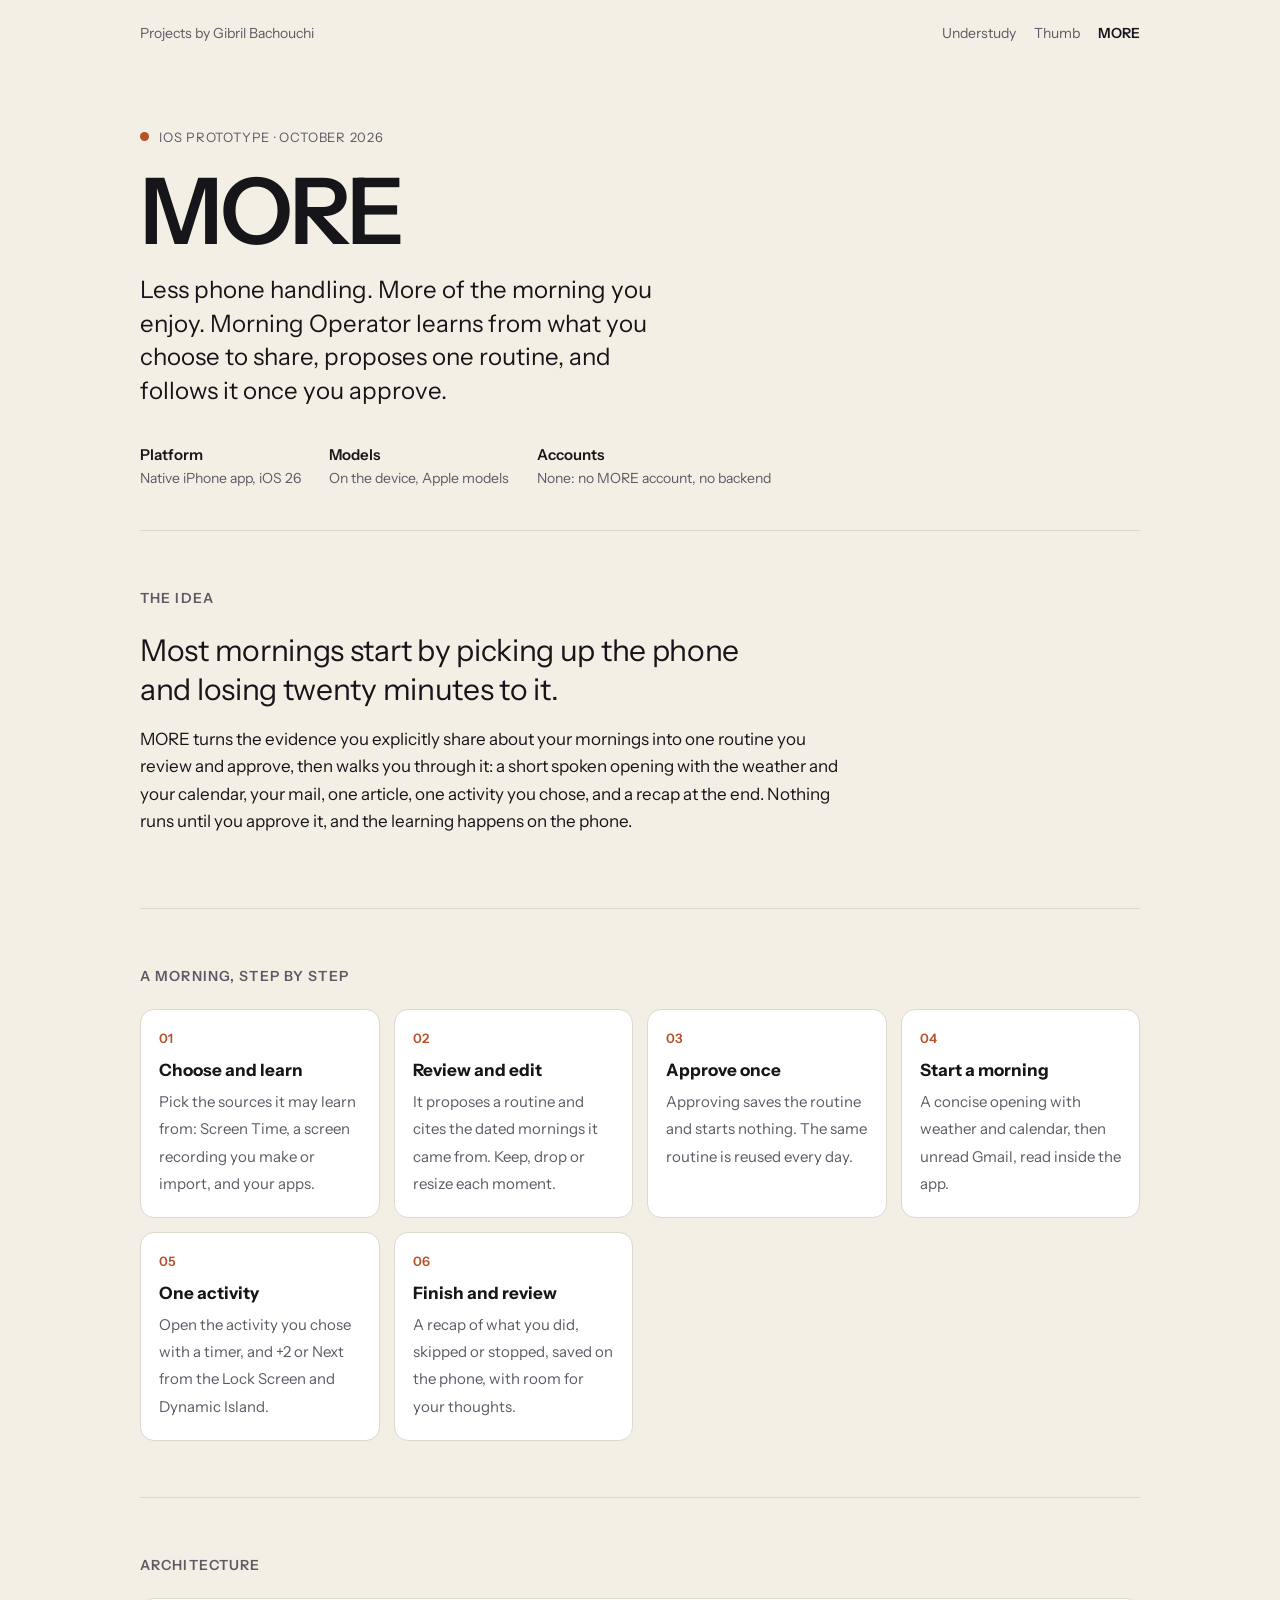
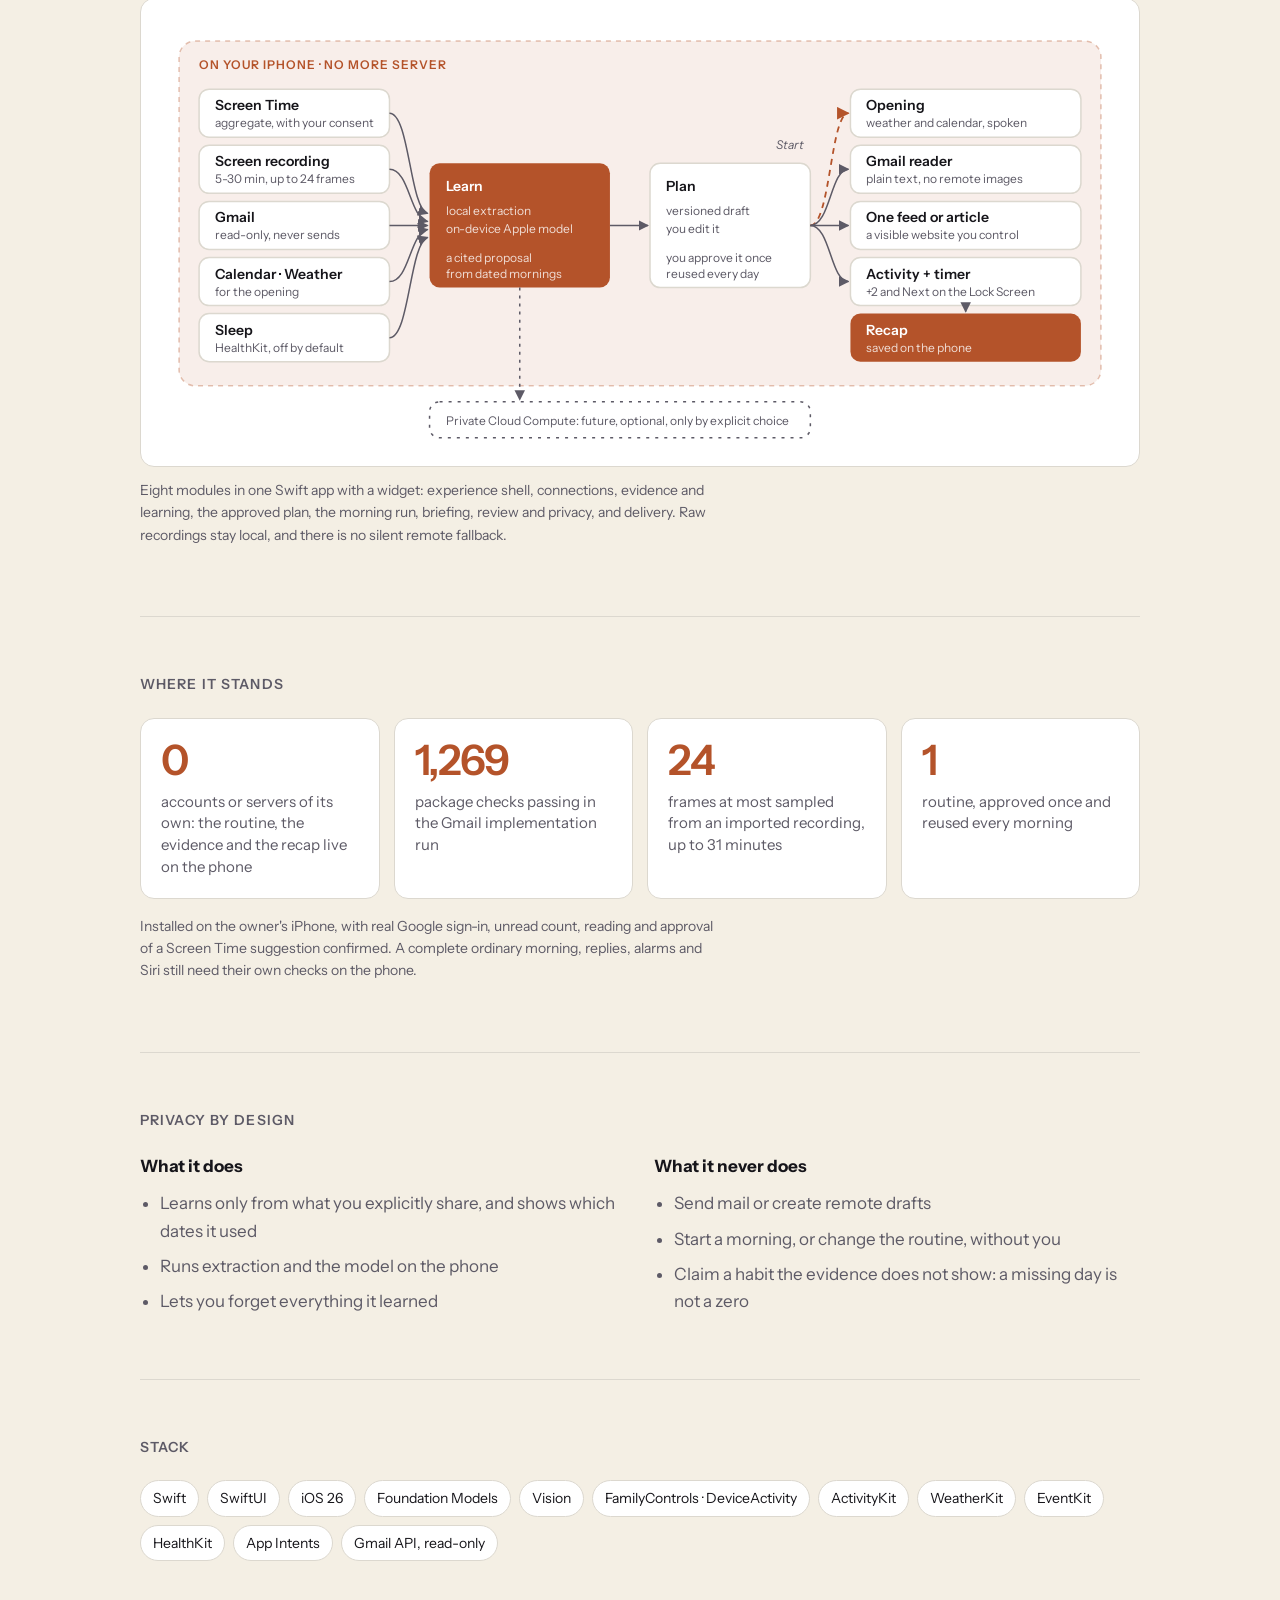
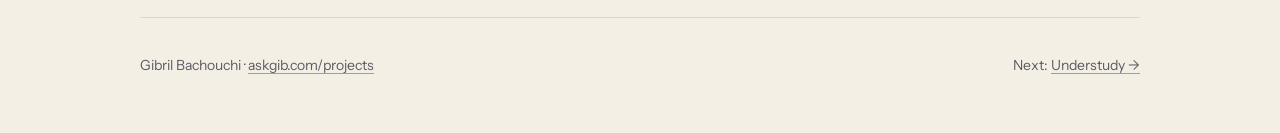
==== more/index.html @ 0cd2449a "One-page sites for Understudy, Thumb and MORE — gib" ====
<!doctype html>
<html lang="en">
<head>
<meta charset="utf-8">
<meta name="viewport" content="width=device-width, initial-scale=1">
<title>MORE</title>
<meta name="description" content="Morning Operator: a native iPhone prototype that learns from what you choose to share, proposes one daily routine, and follows it once you approve.">
<link rel="preconnect" href="https://fonts.googleapis.com">
<link rel="stylesheet" href="https://fonts.googleapis.com/css2?family=Instrument+Sans:wght@400;600&display=swap">
<link rel="stylesheet" href="../style.css">
<style>
  :root { --accent: #b4532a; --bg: #f4efe4; }
  @media (prefers-color-scheme: dark) { :root:not([data-theme="light"]) { --accent: #e07a4c; --bg: #14120f; } }
  .zone2 { fill: none; stroke: var(--muted); stroke-width: 1.5; stroke-dasharray: 3 6; }
</style>
</head>
<body>
<div class="wrap">
  <header class="top">
    <a href="../">Projects by Gibril Bachouchi</a>
    <nav><a href="../understudy/">Understudy</a><a href="../thumb/">Thumb</a><a href="./" aria-current="page">MORE</a></nav>
  </header>

  <div class="hero">
    <span class="eyebrow"><span class="dot"></span>iOS prototype · October 2026</span>
    <h1>MORE</h1>
    <p class="lede">Less phone handling. More of the morning you enjoy. Morning Operator learns from what you choose to share, proposes one routine, and follows it once you approve.</p>
    <div class="meta">
      <div><b>Platform</b>Native iPhone app, iOS 26</div>
      <div><b>Models</b>On the device, Apple models</div>
      <div><b>Accounts</b>None: no MORE account, no backend</div>
    </div>
  </div>

  <section>
    <h2>The idea</h2>
    <p class="big">Most mornings start by picking up the phone and losing twenty minutes to it.</p>
    <p>MORE turns the evidence you explicitly share about your mornings into one routine you review and approve, then walks you through it: a short spoken opening with the weather and your calendar, your mail, one article, one activity you chose, and a recap at the end. Nothing runs until you approve it, and the learning happens on the phone.</p>
  </section>

  <section>
    <h2>A morning, step by step</h2>
    <ol class="steps">
      <li><b>Choose and learn</b><span>Pick the sources it may learn from: Screen Time, a screen recording you make or import, and your apps.</span></li>
      <li><b>Review and edit</b><span>It proposes a routine and cites the dated mornings it came from. Keep, drop or resize each moment.</span></li>
      <li><b>Approve once</b><span>Approving saves the routine and starts nothing. The same routine is reused every day.</span></li>
      <li><b>Start a morning</b><span>A concise opening with weather and calendar, then unread Gmail, read inside the app.</span></li>
      <li><b>One activity</b><span>Open the activity you chose with a timer, and +2 or Next from the Lock Screen and Dynamic Island.</span></li>
      <li><b>Finish and review</b><span>A recap of what you did, skipped or stopped, saved on the phone, with room for your thoughts.</span></li>
    </ol>
  </section>

  <section>
    <h2>Architecture</h2>
    <div class="figure">
      <svg viewBox="0 0 960 430" role="img" aria-labelledby="arch-t">
        <title id="arch-t">MORE architecture: shared sources feed an on-device learning step, which proposes a plan you approve; the approved plan runs the morning and saves a recap, all on the iPhone. Private Cloud Compute is a future optional route.</title>
        <defs>
          <marker id="head" viewBox="0 0 10 10" refX="9" refY="5" markerWidth="7" markerHeight="7" orient="auto-start-reverse"><path class="mh" d="M0 0L10 5L0 10z"/></marker>
          <marker id="headA" viewBox="0 0 10 10" refX="9" refY="5" markerWidth="7" markerHeight="7" orient="auto-start-reverse"><path class="mha" d="M0 0L10 5L0 10z"/></marker>
        </defs>

        <rect class="zone" x="20" y="24" width="920" height="344" rx="16"/>
        <text class="z" x="40" y="52">On your iPhone · no MORE server</text>

        <rect class="box" x="40" y="72" width="190" height="48" rx="10"/>
        <text class="t" x="56" y="93">Screen Time</text><text class="s" x="56" y="110">aggregate, with your consent</text>
        <rect class="box" x="40" y="128" width="190" height="48" rx="10"/>
        <text class="t" x="56" y="149">Screen recording</text><text class="s" x="56" y="166">5-30 min, up to 24 frames</text>
        <rect class="box" x="40" y="184" width="190" height="48" rx="10"/>
        <text class="t" x="56" y="205">Gmail</text><text class="s" x="56" y="222">read-only, never sends</text>
        <rect class="box" x="40" y="240" width="190" height="48" rx="10"/>
        <text class="t" x="56" y="261">Calendar · Weather</text><text class="s" x="56" y="278">for the opening</text>
        <rect class="box" x="40" y="296" width="190" height="48" rx="10"/>
        <text class="t" x="56" y="317">Sleep</text><text class="s" x="56" y="334">HealthKit, off by default</text>

        <path class="arrow" d="M230 96C250 96 250 190 268 196"/>
        <path class="arrow" d="M230 152C250 152 250 200 268 204"/>
        <path class="arrow" d="M230 208H268"/>
        <path class="arrow" d="M230 264C250 264 250 216 268 212"/>
        <path class="arrow" d="M230 320C250 320 250 226 268 220"/>

        <rect class="hot" x="270" y="146" width="180" height="124" rx="10"/>
        <text class="w" x="286" y="174">Learn</text>
        <text class="ws" x="286" y="198">local extraction</text>
        <text class="ws" x="286" y="216">on-device Apple model</text>
        <text class="ws" x="286" y="244">a cited proposal</text>
        <text class="ws" x="286" y="260">from dated mornings</text>

        <path class="arrow" d="M450 208H488"/>

        <rect class="box" x="490" y="146" width="160" height="124" rx="10"/>
        <text class="t" x="506" y="174">Plan</text>
        <text class="s" x="506" y="198">versioned draft</text>
        <text class="s" x="506" y="216">you edit it</text>
        <text class="s" x="506" y="244">you approve it once</text>
        <text class="s" x="506" y="260">reused every day</text>

        <path class="loop" d="M650 208C670 208 670 96 688 96"/>
        <path class="arrow" d="M650 208C670 208 670 152 688 152"/>
        <path class="arrow" d="M650 208H688"/>
        <path class="arrow" d="M650 208C670 208 670 264 688 264"/>
        <text class="lbl" x="616" y="132">Start</text>

        <rect class="box" x="690" y="72" width="230" height="48" rx="10"/>
        <text class="t" x="706" y="93">Opening</text><text class="s" x="706" y="110">weather and calendar, spoken</text>
        <rect class="box" x="690" y="128" width="230" height="48" rx="10"/>
        <text class="t" x="706" y="149">Gmail reader</text><text class="s" x="706" y="166">plain text, no remote images</text>
        <rect class="box" x="690" y="184" width="230" height="48" rx="10"/>
        <text class="t" x="706" y="205">One feed or article</text><text class="s" x="706" y="222">a visible website you control</text>
        <rect class="box" x="690" y="240" width="230" height="48" rx="10"/>
        <text class="t" x="706" y="261">Activity + timer</text><text class="s" x="706" y="278">+2 and Next on the Lock Screen</text>
        <rect class="hot" x="690" y="296" width="230" height="48" rx="10"/>
        <text class="w" x="706" y="317">Recap</text><text class="ws" x="706" y="334">saved on the phone</text>
        <path class="arrow" d="M805 288V294"/>

        <rect class="zone2" x="270" y="384" width="380" height="36" rx="10"/>
        <text class="s" x="286" y="407">Private Cloud Compute: future, optional, only by explicit choice</text>
        <path class="arrow" d="M360 270V382" stroke-dasharray="3 5"/>
      </svg>
    </div>
    <p class="caption">Eight modules in one Swift app with a widget: experience shell, connections, evidence and learning, the approved plan, the morning run, briefing, review and privacy, and delivery. Raw recordings stay local, and there is no silent remote fallback.</p>
  </section>

  <section>
    <h2>Where it stands</h2>
    <div class="stats">
      <div class="stat"><div class="n">0</div><div class="d">accounts or servers of its own: the routine, the evidence and the recap live on the phone</div></div>
      <div class="stat"><div class="n">1,269</div><div class="d">package checks passing in the Gmail implementation run</div></div>
      <div class="stat"><div class="n">24</div><div class="d">frames at most sampled from an imported recording, up to 31 minutes</div></div>
      <div class="stat"><div class="n">1</div><div class="d">routine, approved once and reused every morning</div></div>
    </div>
    <p class="note">Installed on the owner's iPhone, with real Google sign-in, unread count, reading and approval of a Screen Time suggestion confirmed. A complete ordinary morning, replies, alarms and Siri still need their own checks on the phone.</p>
  </section>

  <section>
    <h2>Privacy by design</h2>
    <div class="cols">
      <div>
        <h3>What it does</h3>
        <ul>
          <li>Learns only from what you explicitly share, and shows which dates it used</li>
          <li>Runs extraction and the model on the phone</li>
          <li>Lets you forget everything it learned</li>
        </ul>
      </div>
      <div>
        <h3>What it never does</h3>
        <ul>
          <li>Send mail or create remote drafts</li>
          <li>Start a morning, or change the routine, without you</li>
          <li>Claim a habit the evidence does not show: a missing day is not a zero</li>
        </ul>
      </div>
    </div>
  </section>

  <section>
    <h2>Stack</h2>
    <ul class="chips">
      <li>Swift</li><li>SwiftUI</li><li>iOS 26</li><li>Foundation Models</li><li>Vision</li><li>FamilyControls · DeviceActivity</li><li>ActivityKit</li><li>WeatherKit</li><li>EventKit</li><li>HealthKit</li><li>App Intents</li><li>Gmail API, read-only</li>
    </ul>
  </section>

  <footer>
    <span>Gibril Bachouchi · <a href="https://www.askgib.com/projects">askgib.com/projects</a></span>
    <span>Next: <a href="../understudy/">Understudy →</a></span>
  </footer>
</div>
</body>
</html>
---- style.css ----
/* One stylesheet for every project page. Each page sets --accent on <body>. */
:root {
  --bg: #f6f4ef;
  --surface: #ffffff;
  --ink: #16151a;
  --muted: #5d5a66;
  --line: #dcd8cf;
  --accent: #3b5bfd;
  --accent-ink: #ffffff;
  --tint: color-mix(in srgb, var(--accent) 10%, var(--surface));
  --radius: 14px;
  color-scheme: light;
}
@media (prefers-color-scheme: dark) {
  :root:not([data-theme="light"]) {
    --bg: #111014;
    --surface: #1b1a20;
    --ink: #f2f0ea;
    --muted: #a6a2ad;
    --line: #2f2d36;
    color-scheme: dark;
  }
}

* { box-sizing: border-box; }
html { -webkit-text-size-adjust: 100%; }
body {
  margin: 0;
  background: var(--bg);
  color: var(--ink);
  font: 17px/1.6 "Instrument Sans", system-ui, -apple-system, "Segoe UI", sans-serif;
}
a { color: inherit; text-decoration-color: color-mix(in srgb, var(--accent) 60%, transparent); text-underline-offset: 3px; }
a:hover { text-decoration-color: var(--accent); }

.wrap { max-width: 1040px; margin: 0 auto; padding: 0 20px; }

/* Top bar */
.top { display: flex; justify-content: space-between; align-items: center; padding: 22px 0; font-size: 14px; color: var(--muted); }
.top a { text-decoration: none; }
.top a:hover { color: var(--ink); }
.top nav { display: flex; gap: 18px; flex-wrap: wrap; }
.top nav a[aria-current="page"] { color: var(--ink); font-weight: 600; }

/* Hero */
.hero { padding: 56px 0 40px; border-bottom: 1px solid var(--line); }
.eyebrow { display: inline-flex; gap: 10px; align-items: center; font-size: 13px; letter-spacing: .06em; text-transform: uppercase; color: var(--muted); }
.eyebrow .dot { width: 9px; height: 9px; border-radius: 50%; background: var(--accent); }
h1 { font-size: clamp(44px, 9vw, 92px); line-height: .95; letter-spacing: -.035em; margin: 18px 0 18px; font-weight: 600; }
.lede { font-size: clamp(19px, 2.4vw, 24px); line-height: 1.4; max-width: 34ch; margin: 0 0 28px; }
.actions { display: flex; gap: 12px; flex-wrap: wrap; }
.btn { display: inline-flex; align-items: center; gap: 8px; padding: 11px 18px; border-radius: 999px; font-size: 15px; font-weight: 600; text-decoration: none; border: 1px solid var(--line); background: var(--surface); }
.btn.primary { background: var(--accent); color: var(--accent-ink); border-color: var(--accent); }
.btn:hover { transform: translateY(-1px); }
.meta { display: flex; gap: 28px; flex-wrap: wrap; margin-top: 36px; font-size: 14px; color: var(--muted); }
.meta b { display: block; color: var(--ink); font-weight: 600; font-size: 15px; }

/* Sections */
section { padding: 56px 0; border-bottom: 1px solid var(--line); }
h2 { font-size: 14px; letter-spacing: .08em; text-transform: uppercase; color: var(--muted); margin: 0 0 22px; font-weight: 600; }
.big { font-size: clamp(22px, 3vw, 30px); line-height: 1.3; letter-spacing: -.01em; max-width: 30ch; margin: 0 0 8px; }
p { max-width: 64ch; }

/* Steps */
.steps { list-style: none; padding: 0; margin: 0; display: grid; grid-template-columns: repeat(auto-fit, minmax(220px, 1fr)); gap: 14px; counter-reset: step; }
.steps li { background: var(--surface); border: 1px solid var(--line); border-radius: var(--radius); padding: 18px 18px 20px; counter-increment: step; }
.steps li::before { content: counter(step, decimal-leading-zero); display: block; font-size: 13px; font-weight: 600; color: var(--accent); margin-bottom: 8px; }
.steps b { display: block; margin-bottom: 4px; }
.steps span { color: var(--muted); font-size: 15px; line-height: 1.5; }

/* Diagram */
.figure { background: var(--surface); border: 1px solid var(--line); border-radius: var(--radius); padding: 18px; overflow-x: auto; }
.figure svg { display: block; width: 100%; height: auto; min-width: 640px; }
.figure + .caption { color: var(--muted); font-size: 14px; margin-top: 12px; }
svg .box { fill: var(--surface); stroke: var(--line); stroke-width: 1.5; }
svg .zone { fill: var(--tint); stroke: color-mix(in srgb, var(--accent) 35%, transparent); stroke-width: 1.5; stroke-dasharray: 5 5; }
svg .hot { fill: var(--accent); stroke: none; }
svg .t { fill: var(--ink); font: 600 14px "Instrument Sans", system-ui, sans-serif; }
svg .s { fill: var(--muted); font: 12px "Instrument Sans", system-ui, sans-serif; }
svg .z { fill: var(--accent); font: 600 12px "Instrument Sans", system-ui, sans-serif; letter-spacing: .08em; text-transform: uppercase; }
svg .w { fill: var(--accent-ink); font: 600 14px "Instrument Sans", system-ui, sans-serif; }
svg .ws { fill: color-mix(in srgb, var(--accent-ink) 80%, transparent); font: 12px "Instrument Sans", system-ui, sans-serif; }
svg .arrow { stroke: var(--muted); stroke-width: 1.5; fill: none; marker-end: url(#head); }
svg .loop { stroke: var(--accent); stroke-width: 1.8; fill: none; stroke-dasharray: 6 5; marker-end: url(#headA); }
svg .lbl { fill: var(--muted); font: italic 12px "Instrument Sans", system-ui, sans-serif; }

/* Numbers */
.stats { display: grid; grid-template-columns: repeat(auto-fit, minmax(200px, 1fr)); gap: 14px; }
.stat { background: var(--surface); border: 1px solid var(--line); border-radius: var(--radius); padding: 20px; }
.stat .n { font-size: clamp(30px, 4.4vw, 42px); font-weight: 600; letter-spacing: -.03em; line-height: 1; color: var(--accent); }
.stat .d { margin-top: 10px; font-size: 15px; color: var(--muted); line-height: 1.45; }
.note { color: var(--muted); font-size: 14px; margin-top: 16px; }

/* Stack chips */
.chips { display: flex; flex-wrap: wrap; gap: 8px; list-style: none; padding: 0; margin: 0; }
.chips li { padding: 6px 12px; border-radius: 999px; background: var(--surface); border: 1px solid var(--line); font-size: 14px; }

/* Two-column honest list */
.cols { display: grid; grid-template-columns: repeat(auto-fit, minmax(280px, 1fr)); gap: 28px; }
.cols h3 { font-size: 17px; margin: 0 0 10px; }
.cols ul { margin: 0; padding-left: 20px; color: var(--muted); }
.cols li { margin-bottom: 8px; }

/* Index cards */
.cards { display: grid; grid-template-columns: repeat(auto-fit, minmax(280px, 1fr)); gap: 16px; }
.card { display: block; text-decoration: none; background: var(--surface); border: 1px solid var(--line); border-radius: var(--radius); padding: 24px; border-top: 6px solid var(--accent); transition: transform .15s; }
.card:hover { transform: translateY(-3px); }
.card h3 { font-size: 30px; letter-spacing: -.02em; margin: 6px 0 8px; }
.card p { color: var(--muted); margin: 0 0 14px; font-size: 15px; }
.card .go { font-weight: 600; font-size: 15px; color: var(--accent); }

footer { padding: 36px 0 56px; color: var(--muted); font-size: 14px; display: flex; justify-content: space-between; flex-wrap: wrap; gap: 12px; }

@media (prefers-reduced-motion: reduce) { * { transition: none !important; } .btn:hover, .card:hover { transform: none; } }
svg .mh { fill: var(--muted); }
svg .mha { fill: var(--accent); }
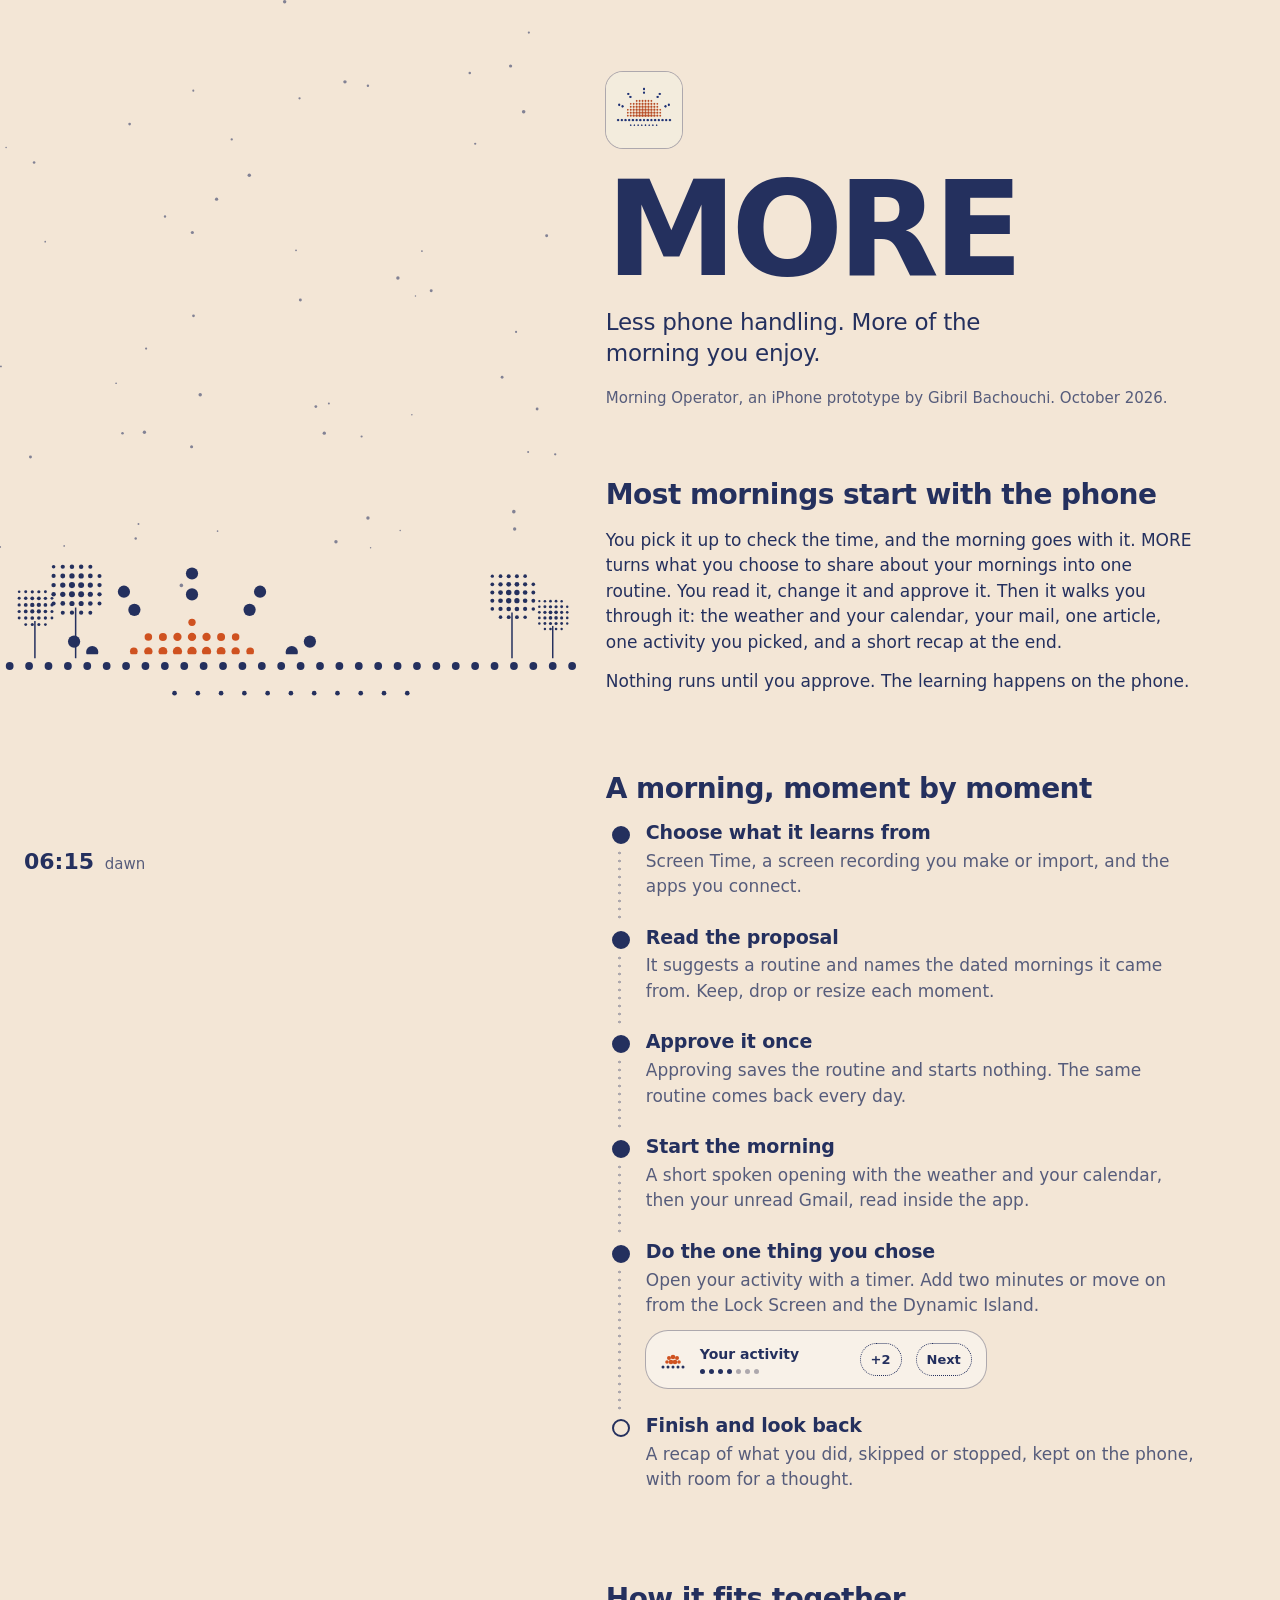
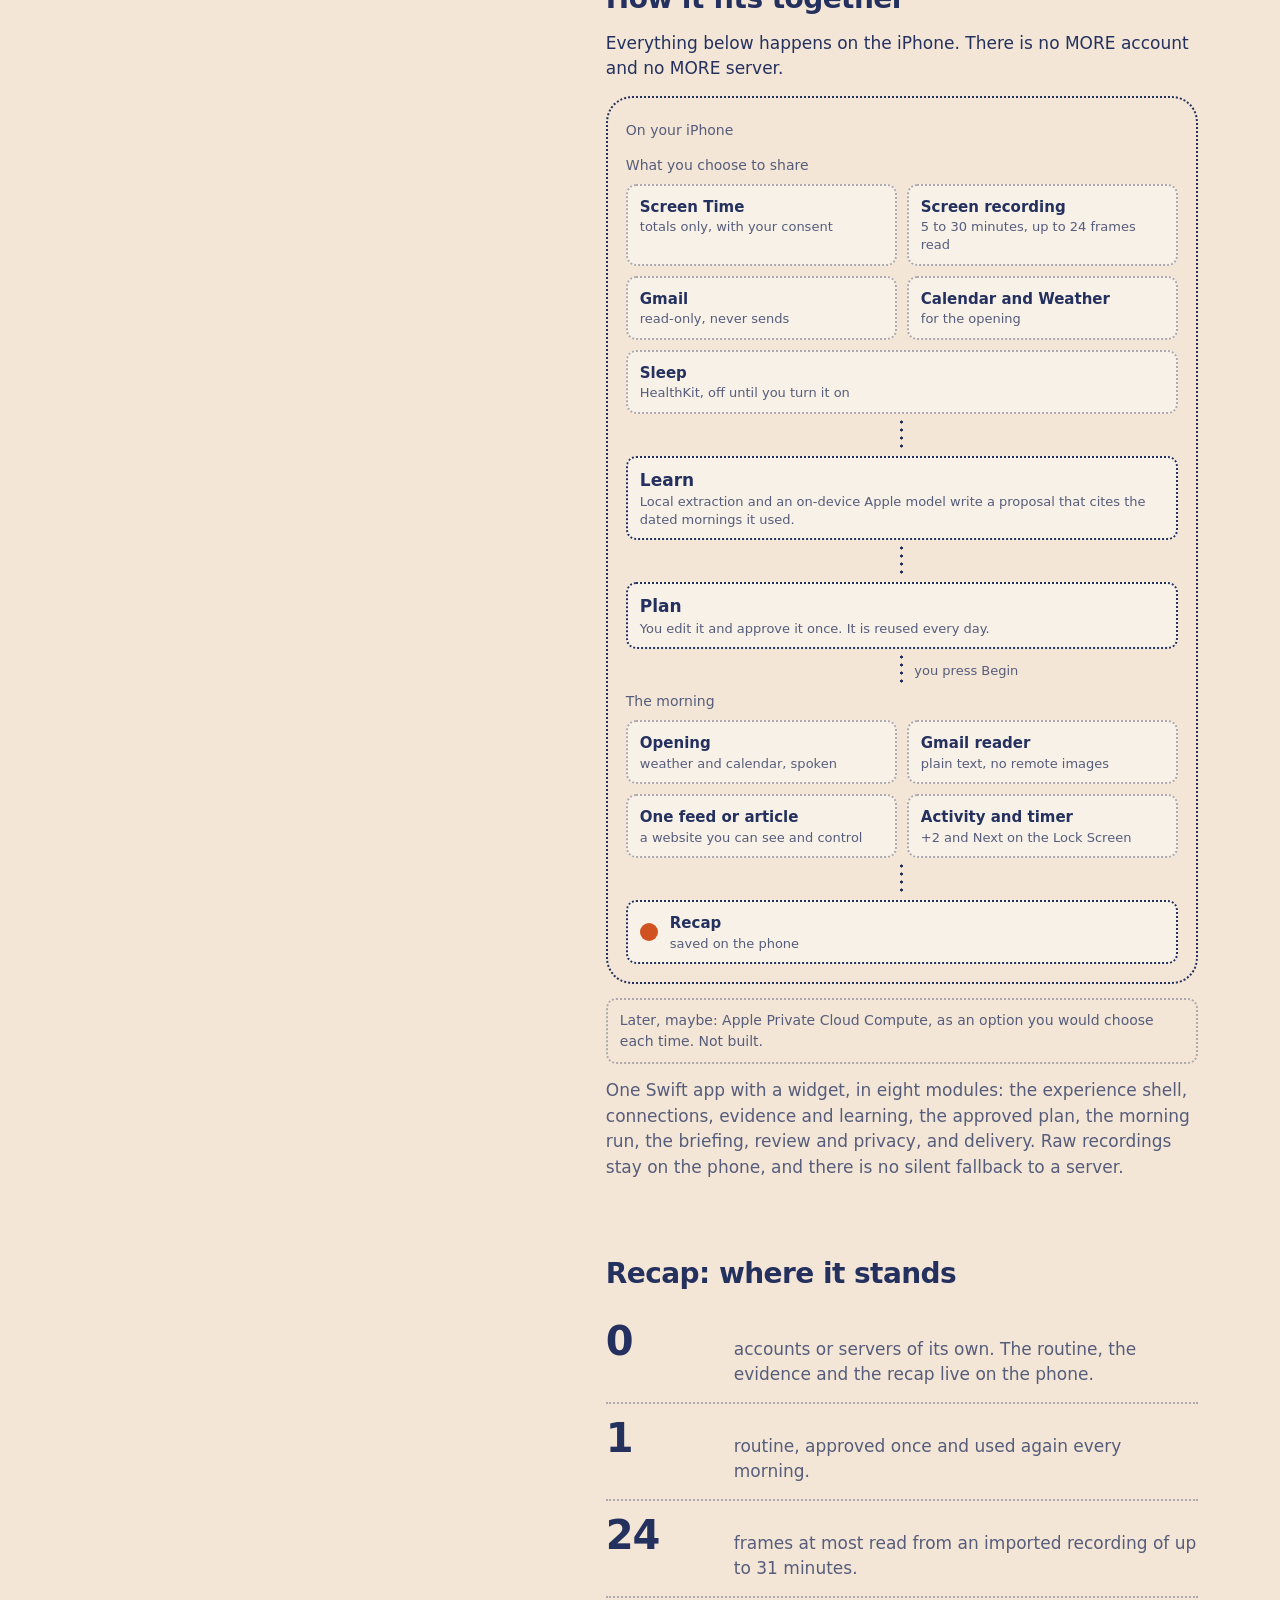
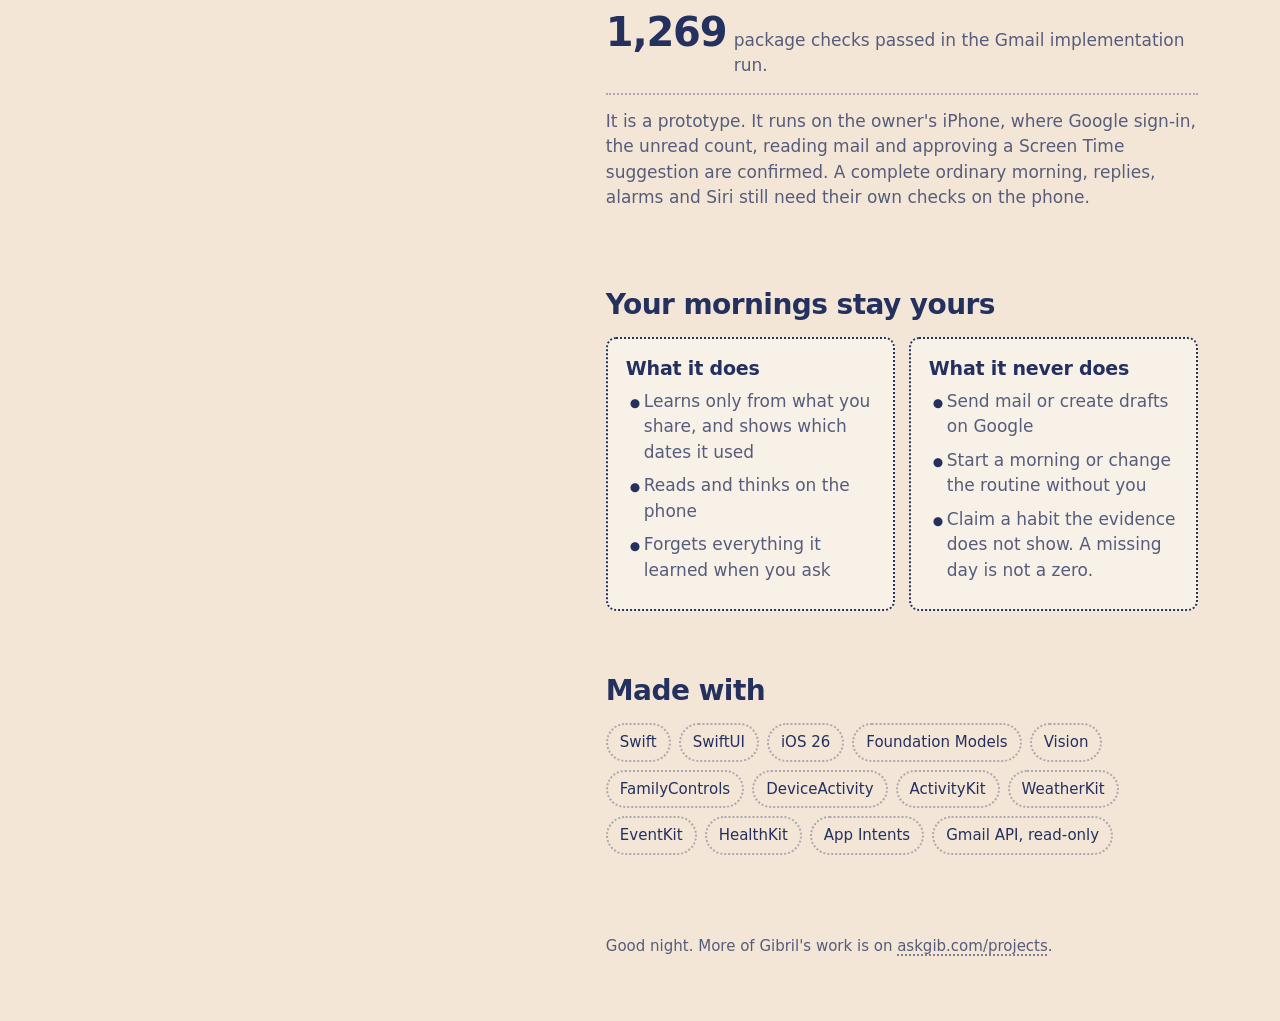
==== commit 93903d67: "Each project page in its own style; remove the summary page Understudy: 70s NASA mission poster with" ====
--- a/more/index.html
+++ b/more/index.html
@@ -5,167 +5,402 @@
 <meta name="viewport" content="width=device-width, initial-scale=1">
 <title>MORE</title>
 <meta name="description" content="Morning Operator: a native iPhone prototype that learns from what you choose to share, proposes one daily routine, and follows it once you approve.">
-<link rel="preconnect" href="https://fonts.googleapis.com">
-<link rel="stylesheet" href="https://fonts.googleapis.com/css2?family=Instrument+Sans:wght@400;600&display=swap">
-<link rel="stylesheet" href="../style.css">
+<meta name="theme-color" content="#F3E6D6">
+<link rel="icon" href="img/icon.png">
+<link rel="apple-touch-icon" href="img/icon.png">
 <style>
-  :root { --accent: #b4532a; --bg: #f4efe4; }
-  @media (prefers-color-scheme: dark) { :root:not([data-theme="light"]) { --accent: #e07a4c; --bg: #14120f; } }
-  .zone2 { fill: none; stroke: var(--muted); stroke-width: 1.5; stroke-dasharray: 3 6; }
+/* MORE: ultramarine ink on warm paper, round dots, the system font.
+   The five phases (dawn, morning, day, evening, night) are the app's own
+   light palette from docs/DESIGN.md. The page moves through them as you scroll. */
+:root {
+  --paper: #F3E6D6;
+  --ink: #24305E;
+  --sun: #CF5220;
+  --ink-2: color-mix(in srgb, var(--ink) 76%, var(--paper));
+  --hair: color-mix(in srgb, var(--ink) 34%, var(--paper));
+  --card: color-mix(in srgb, var(--paper) 55%, #ffffff);
+  --gutter: 24px;
+  color-scheme: light;
+}
+* { box-sizing: border-box; }
+html { -webkit-text-size-adjust: 100%; }
+body {
+  margin: 0;
+  background: var(--paper);
+  color: var(--ink);
+  font: 400 17px/1.5 -apple-system, BlinkMacSystemFont, "SF Pro Text", system-ui, "Helvetica Neue", sans-serif;
+  -webkit-font-smoothing: antialiased;
+}
+a { color: inherit; }
+a:focus-visible { outline: 2px solid var(--ink); outline-offset: 3px; border-radius: 4px; }
+
+/* layout: the sky on one side, the morning on the other */
+.page { display: grid; grid-template-columns: minmax(0, 5fr) minmax(0, 6fr); min-height: 100vh; }
+.sky { position: sticky; top: 0; height: 100vh; }
+.sky canvas { display: block; width: 100%; height: 100%; }
+.clock { position: absolute; left: var(--gutter); bottom: 22px; font-size: 15px; color: var(--ink-2); }
+.clock .num { font-size: 22px; font-weight: 600; color: var(--ink); margin-right: 6px; }
+.morning { padding: 72px var(--gutter) 40px; max-width: 640px; }
+
+@media (max-width: 860px) {
+  .page { display: block; }
+  .sky {
+    height: 168px; z-index: 2; background: var(--paper);
+    border-bottom: 2px dotted var(--hair);
+  }
+  .clock { bottom: auto; top: 10px; left: 16px; font-size: 13px; }
+  .clock .num { font-size: 17px; }
+  .morning { padding-top: 36px; margin: 0 auto; }
+}
+
+/* type: one family, size and weight carry the hierarchy */
+h1 { font-size: clamp(72px, 13vw, 132px); line-height: .9; letter-spacing: -.045em; font-weight: 700; margin: 22px 0 18px; }
+h2 { font-size: 28px; line-height: 1.15; letter-spacing: -.02em; font-weight: 650; margin: 0 0 16px; }
+h3 { font-size: 19px; line-height: 1.25; font-weight: 600; margin: 0 0 4px; letter-spacing: -.01em; }
+p { margin: 0 0 14px; }
+.lede { font-size: 23px; line-height: 1.35; letter-spacing: -.012em; max-width: 26ch; margin-bottom: 18px; }
+.quiet { color: var(--ink-2); }
+.num { font-variant-numeric: tabular-nums; }
+
+/* hero */
+.icon { width: 76px; height: 76px; border-radius: 17px; display: block; box-shadow: 0 0 0 1px var(--hair); }
+.status { font-size: 15px; color: var(--ink-2); }
+
+section { padding: 56px 0 8px; }
+section > p { max-width: 58ch; }
+
+/* tickets: printed paper with a dotted ink edge */
+.ticket { background: var(--card); border: 2px dotted var(--ink); border-radius: 10px; padding: 18px; }
+
+/* the routine: one row per moment, a dot that fills as you reach it */
+.routine { list-style: none; margin: 8px 0 0; padding: 0; }
+.routine li { position: relative; padding: 0 0 26px 40px; }
+.routine li::before {
+  content: ""; position: absolute; left: 6px; top: 5px; width: 14px; height: 14px; border-radius: 50%;
+  border: 2px solid var(--ink); background: transparent; transition: background .4s;
+}
+.routine li.done::before { background: var(--ink); }
+.routine li:not(:last-child)::after {
+  content: ""; position: absolute; left: 12px; top: 28px; bottom: 4px; width: 3px;
+  background: radial-gradient(circle, var(--hair) 1.3px, transparent 1.6px) 0 0 / 3px 8px repeat-y;
+}
+.routine p { color: var(--ink-2); margin: 0; }
+
+/* the Lock Screen moment, drawn small inside step five */
+.live {
+  margin-top: 12px; display: flex; align-items: center; gap: 14px; max-width: 340px;
+  background: var(--card); border-radius: 22px; padding: 12px 14px; box-shadow: 0 0 0 1px var(--hair);
+}
+.live .sunmark { width: 26px; height: 26px; flex: none; }
+.live .what { flex: 1; min-width: 0; font-size: 14px; line-height: 1.3; }
+.live .what b { display: block; font-weight: 600; }
+.live .bar { display: flex; gap: 4px; margin-top: 6px; }
+.live .bar i { width: 5px; height: 5px; border-radius: 50%; background: var(--ink); }
+.live .bar i.off { background: var(--hair); }
+.live .btn { font-size: 13px; font-weight: 600; padding: 6px 10px; border-radius: 999px; border: 1.5px dotted var(--ink); }
+
+/* how it fits together: dots and dotted lines only */
+.device { border: 2px dotted var(--ink); border-radius: 26px; padding: 22px 18px 18px; margin-top: 8px; }
+.device-name { font-size: 14px; color: var(--ink-2); margin: 0 0 14px; }
+.tier-name { font-size: 14px; color: var(--ink-2); margin: 0 0 8px; }
+.grid2 { display: grid; grid-template-columns: 1fr 1fr; gap: 10px; }
+.grid2 .wide { grid-column: 1 / -1; }
+.node { border: 2px dotted var(--hair); border-radius: 10px; padding: 10px 12px; background: var(--card); }
+.node b { display: block; font-weight: 600; font-size: 15px; }
+.node span { font-size: 13px; color: var(--ink-2); line-height: 1.35; display: block; }
+.node.key { border-color: var(--ink); }
+.node.key b { font-size: 17px; }
+.node.recap { display: flex; gap: 12px; align-items: center; border-color: var(--ink); }
+.node.recap .dot { width: 18px; height: 18px; border-radius: 50%; background: var(--sun); flex: none; }
+.link {
+  height: 34px; margin: 4px auto; width: 3px; position: relative;
+  background: radial-gradient(circle, var(--ink) 1.4px, transparent 1.7px) 0 0 / 3px 8px repeat-y;
+}
+.link::after { content: attr(data-label); position: absolute; left: 14px; top: 8px; font-size: 13px; color: var(--ink-2); white-space: nowrap; }
+.later { margin-top: 14px; border: 2px dotted var(--hair); border-radius: 10px; padding: 10px 12px; font-size: 14px; color: var(--ink-2); }
+
+/* the recap: where it stands */
+.facts { margin: 6px 0 14px; padding: 0; list-style: none; }
+.facts li { display: grid; grid-template-columns: 112px 1fr; gap: 16px; align-items: baseline; padding: 14px 0; border-bottom: 2px dotted var(--hair); }
+.facts .n { font-size: 40px; font-weight: 700; letter-spacing: -.03em; line-height: 1; font-variant-numeric: tabular-nums; }
+.facts p { margin: 0; color: var(--ink-2); }
+
+.two { display: grid; grid-template-columns: 1fr 1fr; gap: 14px; }
+.two ul { margin: 8px 0 0; padding-left: 18px; color: var(--ink-2); }
+.two li { margin-bottom: 8px; }
+.two li::marker { content: "● "; color: var(--ink); font-size: .7em; }
+@media (max-width: 560px) { .two { grid-template-columns: 1fr; } .facts li { grid-template-columns: 84px 1fr; } .facts .n { font-size: 32px; } }
+
+.stack { display: flex; flex-wrap: wrap; gap: 8px; list-style: none; padding: 0; margin: 4px 0 0; }
+.stack li { font-size: 15px; padding: 6px 12px; border-radius: 999px; border: 2px dotted var(--hair); }
+
+footer { padding: 72px 0 24px; font-size: 15px; color: var(--ink-2); }
+footer a { text-decoration-style: dotted; text-underline-offset: 4px; }
+
+@media (prefers-reduced-motion: reduce) { .routine li::before { transition: none; } }
 </style>
 </head>
 <body>
-<div class="wrap">
-  <header class="top">
-    <a href="../">Projects by Gibril Bachouchi</a>
-    <nav><a href="../understudy/">Understudy</a><a href="../thumb/">Thumb</a><a href="./" aria-current="page">MORE</a></nav>
-  </header>
-
-  <div class="hero">
-    <span class="eyebrow"><span class="dot"></span>iOS prototype · October 2026</span>
-    <h1>MORE</h1>
-    <p class="lede">Less phone handling. More of the morning you enjoy. Morning Operator learns from what you choose to share, proposes one routine, and follows it once you approve.</p>
-    <div class="meta">
-      <div><b>Platform</b>Native iPhone app, iOS 26</div>
-      <div><b>Models</b>On the device, Apple models</div>
-      <div><b>Accounts</b>None: no MORE account, no backend</div>
-    </div>
-  </div>
-
-  <section>
-    <h2>The idea</h2>
-    <p class="big">Most mornings start by picking up the phone and losing twenty minutes to it.</p>
-    <p>MORE turns the evidence you explicitly share about your mornings into one routine you review and approve, then walks you through it: a short spoken opening with the weather and your calendar, your mail, one article, one activity you chose, and a recap at the end. Nothing runs until you approve it, and the learning happens on the phone.</p>
-  </section>
-
-  <section>
-    <h2>A morning, step by step</h2>
-    <ol class="steps">
-      <li><b>Choose and learn</b><span>Pick the sources it may learn from: Screen Time, a screen recording you make or import, and your apps.</span></li>
-      <li><b>Review and edit</b><span>It proposes a routine and cites the dated mornings it came from. Keep, drop or resize each moment.</span></li>
-      <li><b>Approve once</b><span>Approving saves the routine and starts nothing. The same routine is reused every day.</span></li>
-      <li><b>Start a morning</b><span>A concise opening with weather and calendar, then unread Gmail, read inside the app.</span></li>
-      <li><b>One activity</b><span>Open the activity you chose with a timer, and +2 or Next from the Lock Screen and Dynamic Island.</span></li>
-      <li><b>Finish and review</b><span>A recap of what you did, skipped or stopped, saved on the phone, with room for your thoughts.</span></li>
-    </ol>
-  </section>
-
-  <section>
-    <h2>Architecture</h2>
-    <div class="figure">
-      <svg viewBox="0 0 960 430" role="img" aria-labelledby="arch-t">
-        <title id="arch-t">MORE architecture: shared sources feed an on-device learning step, which proposes a plan you approve; the approved plan runs the morning and saves a recap, all on the iPhone. Private Cloud Compute is a future optional route.</title>
-        <defs>
-          <marker id="head" viewBox="0 0 10 10" refX="9" refY="5" markerWidth="7" markerHeight="7" orient="auto-start-reverse"><path class="mh" d="M0 0L10 5L0 10z"/></marker>
-          <marker id="headA" viewBox="0 0 10 10" refX="9" refY="5" markerWidth="7" markerHeight="7" orient="auto-start-reverse"><path class="mha" d="M0 0L10 5L0 10z"/></marker>
-        </defs>
-
-        <rect class="zone" x="20" y="24" width="920" height="344" rx="16"/>
-        <text class="z" x="40" y="52">On your iPhone · no MORE server</text>
-
-        <rect class="box" x="40" y="72" width="190" height="48" rx="10"/>
-        <text class="t" x="56" y="93">Screen Time</text><text class="s" x="56" y="110">aggregate, with your consent</text>
-        <rect class="box" x="40" y="128" width="190" height="48" rx="10"/>
-        <text class="t" x="56" y="149">Screen recording</text><text class="s" x="56" y="166">5-30 min, up to 24 frames</text>
-        <rect class="box" x="40" y="184" width="190" height="48" rx="10"/>
-        <text class="t" x="56" y="205">Gmail</text><text class="s" x="56" y="222">read-only, never sends</text>
-        <rect class="box" x="40" y="240" width="190" height="48" rx="10"/>
-        <text class="t" x="56" y="261">Calendar · Weather</text><text class="s" x="56" y="278">for the opening</text>
-        <rect class="box" x="40" y="296" width="190" height="48" rx="10"/>
-        <text class="t" x="56" y="317">Sleep</text><text class="s" x="56" y="334">HealthKit, off by default</text>
-
-        <path class="arrow" d="M230 96C250 96 250 190 268 196"/>
-        <path class="arrow" d="M230 152C250 152 250 200 268 204"/>
-        <path class="arrow" d="M230 208H268"/>
-        <path class="arrow" d="M230 264C250 264 250 216 268 212"/>
-        <path class="arrow" d="M230 320C250 320 250 226 268 220"/>
-
-        <rect class="hot" x="270" y="146" width="180" height="124" rx="10"/>
-        <text class="w" x="286" y="174">Learn</text>
-        <text class="ws" x="286" y="198">local extraction</text>
-        <text class="ws" x="286" y="216">on-device Apple model</text>
-        <text class="ws" x="286" y="244">a cited proposal</text>
-        <text class="ws" x="286" y="260">from dated mornings</text>
-
-        <path class="arrow" d="M450 208H488"/>
-
-        <rect class="box" x="490" y="146" width="160" height="124" rx="10"/>
-        <text class="t" x="506" y="174">Plan</text>
-        <text class="s" x="506" y="198">versioned draft</text>
-        <text class="s" x="506" y="216">you edit it</text>
-        <text class="s" x="506" y="244">you approve it once</text>
-        <text class="s" x="506" y="260">reused every day</text>
-
-        <path class="loop" d="M650 208C670 208 670 96 688 96"/>
-        <path class="arrow" d="M650 208C670 208 670 152 688 152"/>
-        <path class="arrow" d="M650 208H688"/>
-        <path class="arrow" d="M650 208C670 208 670 264 688 264"/>
-        <text class="lbl" x="616" y="132">Start</text>
-
-        <rect class="box" x="690" y="72" width="230" height="48" rx="10"/>
-        <text class="t" x="706" y="93">Opening</text><text class="s" x="706" y="110">weather and calendar, spoken</text>
-        <rect class="box" x="690" y="128" width="230" height="48" rx="10"/>
-        <text class="t" x="706" y="149">Gmail reader</text><text class="s" x="706" y="166">plain text, no remote images</text>
-        <rect class="box" x="690" y="184" width="230" height="48" rx="10"/>
-        <text class="t" x="706" y="205">One feed or article</text><text class="s" x="706" y="222">a visible website you control</text>
-        <rect class="box" x="690" y="240" width="230" height="48" rx="10"/>
-        <text class="t" x="706" y="261">Activity + timer</text><text class="s" x="706" y="278">+2 and Next on the Lock Screen</text>
-        <rect class="hot" x="690" y="296" width="230" height="48" rx="10"/>
-        <text class="w" x="706" y="317">Recap</text><text class="ws" x="706" y="334">saved on the phone</text>
-        <path class="arrow" d="M805 288V294"/>
-
-        <rect class="zone2" x="270" y="384" width="380" height="36" rx="10"/>
-        <text class="s" x="286" y="407">Private Cloud Compute: future, optional, only by explicit choice</text>
-        <path class="arrow" d="M360 270V382" stroke-dasharray="3 5"/>
-      </svg>
-    </div>
-    <p class="caption">Eight modules in one Swift app with a widget: experience shell, connections, evidence and learning, the approved plan, the morning run, briefing, review and privacy, and delivery. Raw recordings stay local, and there is no silent remote fallback.</p>
-  </section>
-
-  <section>
-    <h2>Where it stands</h2>
-    <div class="stats">
-      <div class="stat"><div class="n">0</div><div class="d">accounts or servers of its own: the routine, the evidence and the recap live on the phone</div></div>
-      <div class="stat"><div class="n">1,269</div><div class="d">package checks passing in the Gmail implementation run</div></div>
-      <div class="stat"><div class="n">24</div><div class="d">frames at most sampled from an imported recording, up to 31 minutes</div></div>
-      <div class="stat"><div class="n">1</div><div class="d">routine, approved once and reused every morning</div></div>
-    </div>
-    <p class="note">Installed on the owner's iPhone, with real Google sign-in, unread count, reading and approval of a Screen Time suggestion confirmed. A complete ordinary morning, replies, alarms and Siri still need their own checks on the phone.</p>
-  </section>
-
-  <section>
-    <h2>Privacy by design</h2>
-    <div class="cols">
-      <div>
-        <h3>What it does</h3>
-        <ul>
-          <li>Learns only from what you explicitly share, and shows which dates it used</li>
-          <li>Runs extraction and the model on the phone</li>
-          <li>Lets you forget everything it learned</li>
-        </ul>
+<div class="page">
+  <div class="sky" aria-hidden="true"><canvas id="sky"></canvas><div class="clock"><span id="time" class="num">05:45</span> <span id="phase">dawn</span></div></div>
+
+  <main class="morning">
+    <header>
+      <img class="icon" src="img/icon.png" alt="MORE app icon: a sun made of dots over a dotted horizon" width="76" height="76">
+      <h1>MORE</h1>
+      <p class="lede">Less phone handling. More of the morning you enjoy.</p>
+      <p class="status">Morning Operator, an iPhone prototype by Gibril Bachouchi. October 2026.</p>
+    </header>
+
+    <section>
+      <h2>Most mornings start with the phone</h2>
+      <p>You pick it up to check the time, and the morning goes with it. MORE turns what you choose to share about your mornings into one routine. You read it, change it and approve it. Then it walks you through it: the weather and your calendar, your mail, one article, one activity you picked, and a short recap at the end.</p>
+      <p>Nothing runs until you approve. The learning happens on the phone.</p>
+    </section>
+
+    <section>
+      <h2>A morning, moment by moment</h2>
+      <ol class="routine">
+        <li><h3>Choose what it learns from</h3><p>Screen Time, a screen recording you make or import, and the apps you connect.</p></li>
+        <li><h3>Read the proposal</h3><p>It suggests a routine and names the dated mornings it came from. Keep, drop or resize each moment.</p></li>
+        <li><h3>Approve it once</h3><p>Approving saves the routine and starts nothing. The same routine comes back every day.</p></li>
+        <li><h3>Start the morning</h3><p>A short spoken opening with the weather and your calendar, then your unread Gmail, read inside the app.</p></li>
+        <li>
+          <h3>Do the one thing you chose</h3>
+          <p>Open your activity with a timer. Add two minutes or move on from the Lock Screen and the Dynamic Island.</p>
+          <div class="live" role="img" aria-label="Example Lock Screen card: a timer for the current moment with +2 and Next buttons">
+            <svg class="sunmark" viewBox="0 0 26 26"><g fill="var(--sun)"><circle cx="9" cy="12" r="2"/><circle cx="13" cy="11" r="2.3"/><circle cx="17" cy="12" r="2"/><circle cx="7" cy="16" r="1.8"/><circle cx="11" cy="16" r="2.3"/><circle cx="15" cy="16" r="2.3"/><circle cx="19" cy="16" r="1.8"/></g><g fill="var(--ink)"><circle cx="3" cy="21" r="1.5"/><circle cx="8" cy="21" r="1.5"/><circle cx="13" cy="21" r="1.5"/><circle cx="18" cy="21" r="1.5"/><circle cx="23" cy="21" r="1.5"/></g></svg>
+            <div class="what"><b>Your activity</b><div class="bar"><i></i><i></i><i></i><i></i><i class="off"></i><i class="off"></i><i class="off"></i></div></div>
+            <span class="btn">+2</span><span class="btn">Next</span>
+          </div>
+        </li>
+        <li><h3>Finish and look back</h3><p>A recap of what you did, skipped or stopped, kept on the phone, with room for a thought.</p></li>
+      </ol>
+    </section>
+
+    <section>
+      <h2>How it fits together</h2>
+      <p>Everything below happens on the iPhone. There is no MORE account and no MORE server.</p>
+      <div class="device" role="group" aria-label="Architecture, all on the iPhone">
+        <p class="device-name">On your iPhone</p>
+        <p class="tier-name">What you choose to share</p>
+        <div class="grid2">
+          <div class="node"><b>Screen Time</b><span>totals only, with your consent</span></div>
+          <div class="node"><b>Screen recording</b><span>5 to 30 minutes, up to 24 frames read</span></div>
+          <div class="node"><b>Gmail</b><span>read-only, never sends</span></div>
+          <div class="node"><b>Calendar and Weather</b><span>for the opening</span></div>
+          <div class="node wide"><b>Sleep</b><span>HealthKit, off until you turn it on</span></div>
+        </div>
+        <div class="link"></div>
+        <div class="node key"><b>Learn</b><span>Local extraction and an on-device Apple model write a proposal that cites the dated mornings it used.</span></div>
+        <div class="link"></div>
+        <div class="node key"><b>Plan</b><span>You edit it and approve it once. It is reused every day.</span></div>
+        <div class="link" data-label="you press Begin"></div>
+        <p class="tier-name">The morning</p>
+        <div class="grid2">
+          <div class="node"><b>Opening</b><span>weather and calendar, spoken</span></div>
+          <div class="node"><b>Gmail reader</b><span>plain text, no remote images</span></div>
+          <div class="node"><b>One feed or article</b><span>a website you can see and control</span></div>
+          <div class="node"><b>Activity and timer</b><span>+2 and Next on the Lock Screen</span></div>
+        </div>
+        <div class="link"></div>
+        <div class="node recap"><span class="dot"></span><div><b>Recap</b><span>saved on the phone</span></div></div>
       </div>
-      <div>
-        <h3>What it never does</h3>
-        <ul>
-          <li>Send mail or create remote drafts</li>
-          <li>Start a morning, or change the routine, without you</li>
-          <li>Claim a habit the evidence does not show: a missing day is not a zero</li>
-        </ul>
+      <div class="later">Later, maybe: Apple Private Cloud Compute, as an option you would choose each time. Not built.</div>
+      <p class="quiet" style="margin-top:14px">One Swift app with a widget, in eight modules: the experience shell, connections, evidence and learning, the approved plan, the morning run, the briefing, review and privacy, and delivery. Raw recordings stay on the phone, and there is no silent fallback to a server.</p>
+    </section>
+
+    <section>
+      <h2>Recap: where it stands</h2>
+      <ul class="facts">
+        <li><span class="n">0</span><p>accounts or servers of its own. The routine, the evidence and the recap live on the phone.</p></li>
+        <li><span class="n">1</span><p>routine, approved once and used again every morning.</p></li>
+        <li><span class="n">24</span><p>frames at most read from an imported recording of up to 31 minutes.</p></li>
+        <li><span class="n">1,269</span><p>package checks passed in the Gmail implementation run.</p></li>
+      </ul>
+      <p class="quiet">It is a prototype. It runs on the owner's iPhone, where Google sign-in, the unread count, reading mail and approving a Screen Time suggestion are confirmed. A complete ordinary morning, replies, alarms and Siri still need their own checks on the phone.</p>
+    </section>
+
+    <section>
+      <h2>Your mornings stay yours</h2>
+      <div class="two">
+        <div class="ticket">
+          <h3>What it does</h3>
+          <ul>
+            <li>Learns only from what you share, and shows which dates it used</li>
+            <li>Reads and thinks on the phone</li>
+            <li>Forgets everything it learned when you ask</li>
+          </ul>
+        </div>
+        <div class="ticket">
+          <h3>What it never does</h3>
+          <ul>
+            <li>Send mail or create drafts on Google</li>
+            <li>Start a morning or change the routine without you</li>
+            <li>Claim a habit the evidence does not show. A missing day is not a zero.</li>
+          </ul>
+        </div>
       </div>
-    </div>
-  </section>
-
-  <section>
-    <h2>Stack</h2>
-    <ul class="chips">
-      <li>Swift</li><li>SwiftUI</li><li>iOS 26</li><li>Foundation Models</li><li>Vision</li><li>FamilyControls · DeviceActivity</li><li>ActivityKit</li><li>WeatherKit</li><li>EventKit</li><li>HealthKit</li><li>App Intents</li><li>Gmail API, read-only</li>
-    </ul>
-  </section>
-
-  <footer>
-    <span>Gibril Bachouchi · <a href="https://www.askgib.com/projects">askgib.com/projects</a></span>
-    <span>Next: <a href="../understudy/">Understudy →</a></span>
-  </footer>
+    </section>
+
+    <section>
+      <h2>Made with</h2>
+      <ul class="stack">
+        <li>Swift</li><li>SwiftUI</li><li>iOS 26</li><li>Foundation Models</li><li>Vision</li><li>FamilyControls</li><li>DeviceActivity</li><li>ActivityKit</li><li>WeatherKit</li><li>EventKit</li><li>HealthKit</li><li>App Intents</li><li>Gmail API, read-only</li>
+      </ul>
+    </section>
+
+    <footer>
+      Good night. More of Gibril's work is on <a href="https://www.askgib.com/projects">askgib.com/projects</a>.
+    </footer>
+  </main>
 </div>
+
+<script>
+(() => {
+  // Light palette of each phase, from MORE's docs/DESIGN.md: paper, ink, sun.
+  const PHASES = [
+    ["#F3E6D6", "#24305E", "#CF5220"], // dawn
+    ["#F6F3EC", "#16307A", "#CF5220"], // morning
+    ["#F4ECDD", "#1A2F6E", "#CF5220"], // day
+    ["#EFDFC4", "#27305A", "#C84E1E"], // evening
+    ["#E6D4B4", "#272B4C", "#C2471A"], // night
+  ];
+  const hex = h => [1, 3, 5].map(i => parseInt(h.slice(i, i + 2), 16));
+  const P = PHASES.map(p => p.map(hex));
+  const smooth = t => t * t * (3 - 2 * t);
+  const mix = (a, b, t) => a.map((v, i) => Math.round(v + (b[i] - v) * t));
+  const css = c => `rgb(${c[0]},${c[1]},${c[2]})`;
+  const clamp = (v, a, b) => Math.min(b, Math.max(a, v));
+
+  function palette(p) {
+    const x = clamp(p, 0, 1) * (P.length - 1);
+    const i = Math.min(P.length - 2, Math.floor(x));
+    const t = smooth(x - i);
+    return P[i].map((c, k) => mix(c, P[i + 1][k], t));
+  }
+
+  const reduced = matchMedia("(prefers-reduced-motion: reduce)").matches;
+  const root = document.documentElement;
+  const meta = document.querySelector('meta[name="theme-color"]');
+  const timeEl = document.getElementById("time"), phaseEl = document.getElementById("phase");
+  const canvas = document.getElementById("sky");
+  const ctx = canvas.getContext("2d");
+  let W = 0, H = 0, stars = [];
+
+  function size() {
+    const r = canvas.getBoundingClientRect();
+    const d = Math.min(2, devicePixelRatio || 1);
+    W = r.width; H = r.height;
+    canvas.width = Math.round(W * d); canvas.height = Math.round(H * d);
+    ctx.setTransform(d, 0, 0, d, 0, 0);
+    let s = 7;
+    const rnd = () => (s = (s * 16807) % 2147483647) / 2147483647;
+    stars = Array.from({ length: Math.round(W * H / 9000) }, () => [rnd() * W, rnd() * H * 0.66, 0.7 + rnd() * 1.1]);
+  }
+
+  const dot = (x, y, r) => { ctx.beginPath(); ctx.arc(x, y, r, 0, 7); ctx.fill(); };
+
+  // A disc drawn as a halftone of round dots, bigger toward the centre.
+  function halftone(cx, cy, R, gap, scale, skip) {
+    for (let y = -R; y <= R; y += gap) for (let x = -R; x <= R; x += gap) {
+      const d = Math.hypot(x, y);
+      if (d > R || (skip && skip(x, y))) continue;
+      dot(cx + x, cy + y, gap * scale * (0.55 + 0.45 * (1 - d / R)));
+    }
+  }
+
+  function draw(p) {
+    const [paper, ink, sun] = palette(p);
+    root.style.setProperty("--paper", css(paper));
+    root.style.setProperty("--ink", css(ink));
+    root.style.setProperty("--sun", css(sun));
+    if (meta) meta.content = css(paper);
+    // the time the page is set to, matched to the app's phases (DESIGN.md)
+    const T = [375, 510, 720, 1080, 1290]; // 06:15 08:30 12:00 18:00 21:30
+    const q = clamp(p, 0, 1) * 4, j = Math.min(3, Math.floor(q));
+    const mins = Math.round(T[j] + (T[j + 1] - T[j]) * (q - j));
+    timeEl.textContent = String(Math.floor(mins / 60)).padStart(2, "0") + ":" + String(mins % 60).padStart(2, "0");
+    phaseEl.textContent = ["dawn", "morning", "day", "evening", "night"][Math.round(clamp(p, 0, 1) * 4)];
+
+    ctx.clearRect(0, 0, W, H);
+    const narrow = W > H * 1.6;
+    const horizon = H * (narrow ? 0.8 : 0.74);
+    const s = clamp(W / 30, 9, 22);           // horizon dot spacing
+    const Rs = Math.min(W, H) * (narrow ? 0.2 : 0.15);
+    const top = narrow ? H * 0.42 : H * 0.2;
+
+    // stars: before dawn and after dusk
+    const night = Math.max(1 - smooth(clamp(p / 0.1, 0, 1)), smooth(clamp((p - 0.8) / 0.14, 0, 1)));
+    if (night > 0.01) {
+      ctx.fillStyle = css(ink);
+      ctx.globalAlpha = 0.55 * night;
+      for (const [x, y, r] of stars) if (y < horizon - s) dot(x, y, r);
+      ctx.globalAlpha = 1;
+    }
+
+    ctx.save();
+    ctx.beginPath(); ctx.rect(0, 0, W, horizon - s * 0.6); ctx.clip();
+
+    // the sun on its arc, left to right, rising from and sinking below the horizon
+    const u = clamp(p / 0.82, 0, 1);
+    const base = horizon + Rs * 0.5;
+    const sx = W * (0.33 + 0.34 * u);
+    const sy = base - (base - top) * Math.sin(Math.PI * u) + Rs * 1.8 * smooth(clamp((p - 0.8) / 0.1, 0, 1));
+    ctx.fillStyle = css(sun);
+    halftone(sx, sy, Rs, Rs / 6, 0.46);
+    ctx.fillStyle = css(ink);
+    for (let k = 0; k < 7; k++) {
+      const a = Math.PI + (k / 6) * Math.PI;
+      for (const f of [1.32, 1.56]) dot(sx + Math.cos(a) * Rs * f, sy + Math.sin(a) * Rs * f, Rs * 0.07);
+    }
+
+    // the crescent rises when the sun has gone
+    const v = clamp((p - 0.8) / 0.18, 0, 1);
+    if (v > 0) {
+      const Rc = Rs * 0.8, cx = W * 0.6;
+      const cy = horizon + Rc * 1.2 - (horizon + Rc * 1.2 - (top + Rs * 0.4)) * smooth(v);
+      ctx.fillStyle = css(ink);
+      halftone(cx, cy, Rc, Rc / 6, 0.42, (x, y) => Math.hypot(x - Rc * 0.45, y + Rc * 0.2) < Rc * 0.86);
+    }
+    ctx.restore();
+
+    // trees: halftone crowns on thin stems
+    ctx.fillStyle = css(ink);
+    ctx.strokeStyle = css(ink);
+    ctx.lineWidth = 1.5;
+    const trees = narrow ? [[0.05, 1], [0.12, 1.35], [0.88, 1.2], [0.95, 0.9]] : [[0.06, 1], [0.13, 1.4], [0.88, 1.25], [0.95, 0.85]];
+    for (const [fx, k] of trees) {
+      const R = s * 1.15 * k, x = W * fx, cy = horizon - s * 0.6 - R * 2.1;
+      ctx.beginPath(); ctx.moveTo(x, cy + R * 0.6); ctx.lineTo(x, horizon - s * 0.4); ctx.stroke();
+      halftone(x, cy, R, R / 3.4, 0.36);
+    }
+
+    // the dotted horizon, and a shorter, finer row under it (as in the app icon)
+    for (let x = s / 2; x < W; x += s) dot(x, horizon, s * 0.2);
+    const s2 = s * 1.2;
+    for (let x = W * 0.3; x < W * 0.7; x += s2) dot(x, horizon + s * 1.4, s * 0.12);
+  }
+
+  function progress() {
+    const max = document.documentElement.scrollHeight - innerHeight;
+    return max > 0 ? scrollY / max : 0;
+  }
+
+  let queued = false;
+  const frame = () => { queued = false; draw(reduced ? 0.3 : progress()); };
+  const ask = () => { if (!queued) { queued = true; requestAnimationFrame(frame); } };
+
+  size(); frame();
+  addEventListener("resize", () => { size(); ask(); });
+  if (!reduced) addEventListener("scroll", ask, { passive: true });
+
+  // fill each moment's dot once it has been read
+  const io = new IntersectionObserver(es => es.forEach(e => {
+    if (e.isIntersecting || e.boundingClientRect.top < 0) e.target.classList.add("done");
+  }), { rootMargin: "0px 0px -45% 0px" });
+  document.querySelectorAll(".routine li").forEach(li => io.observe(li));
+})();
+</script>
 </body>
 </html>
